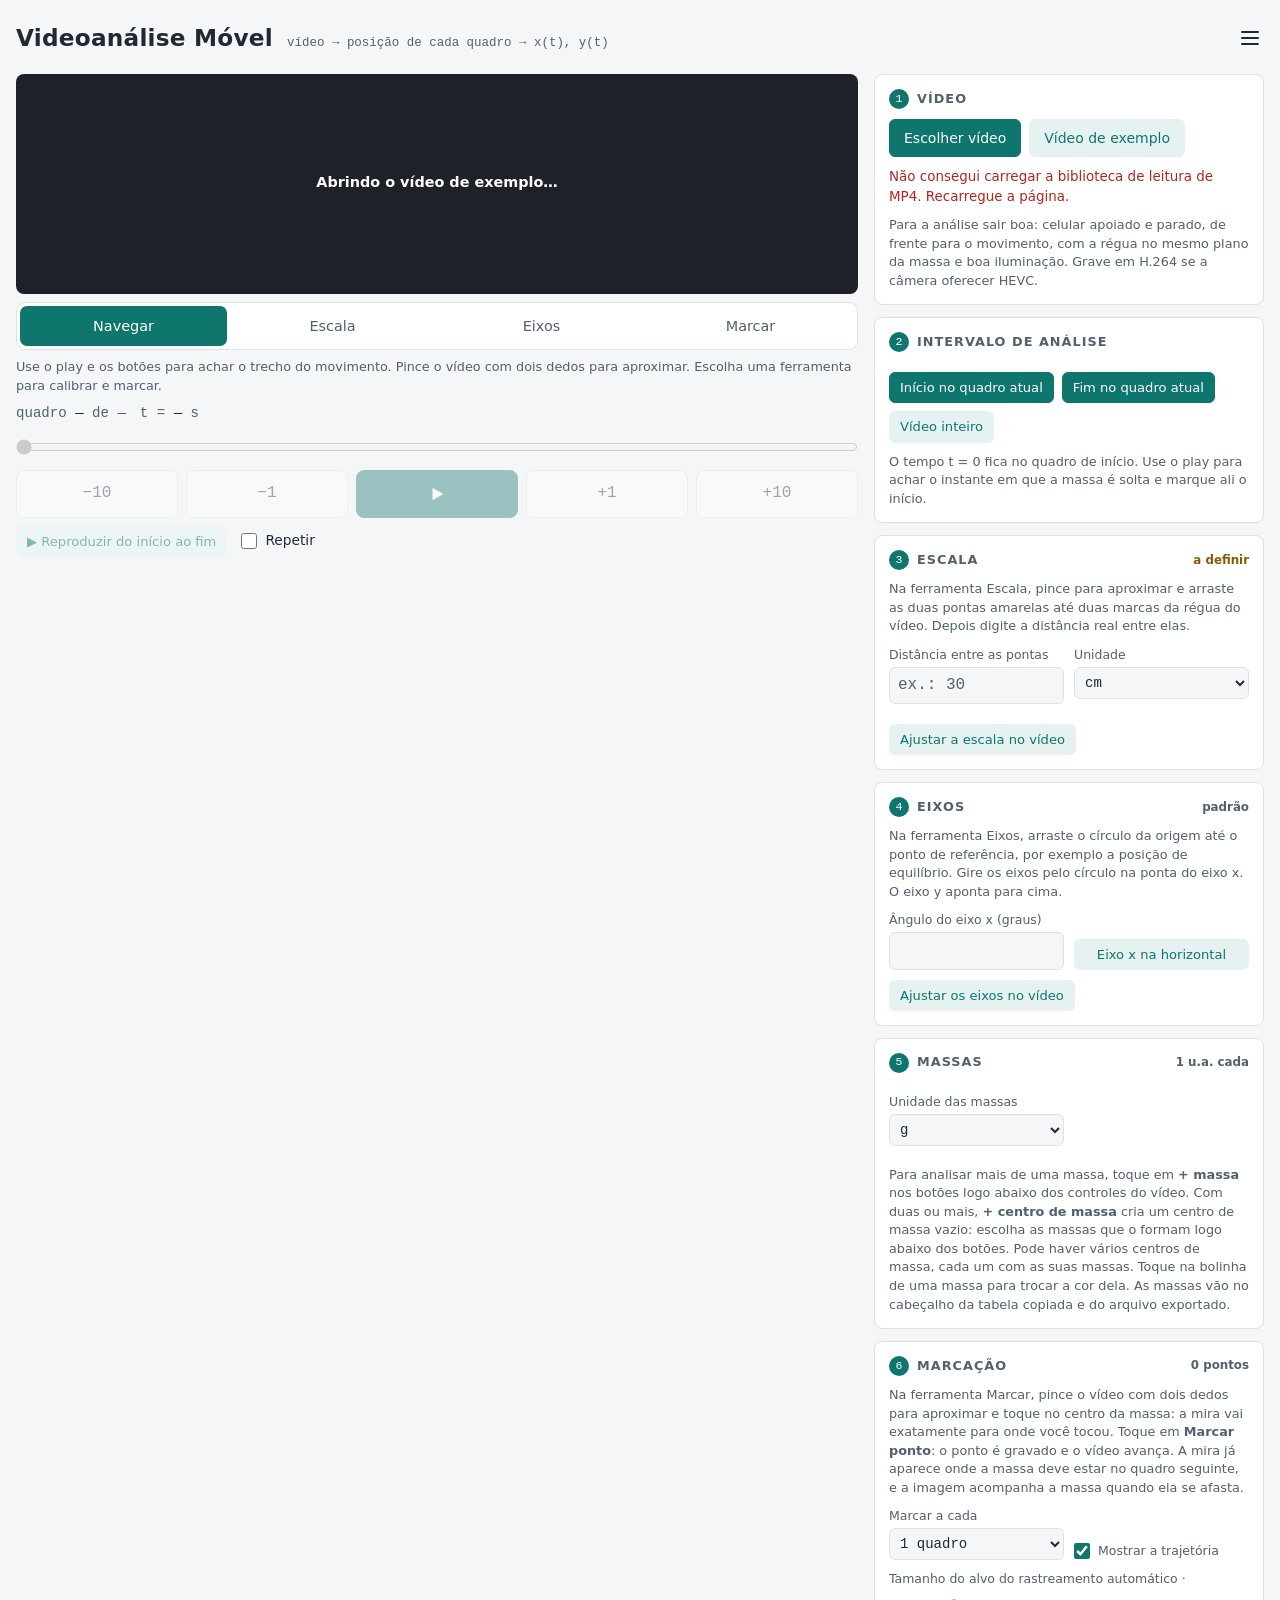
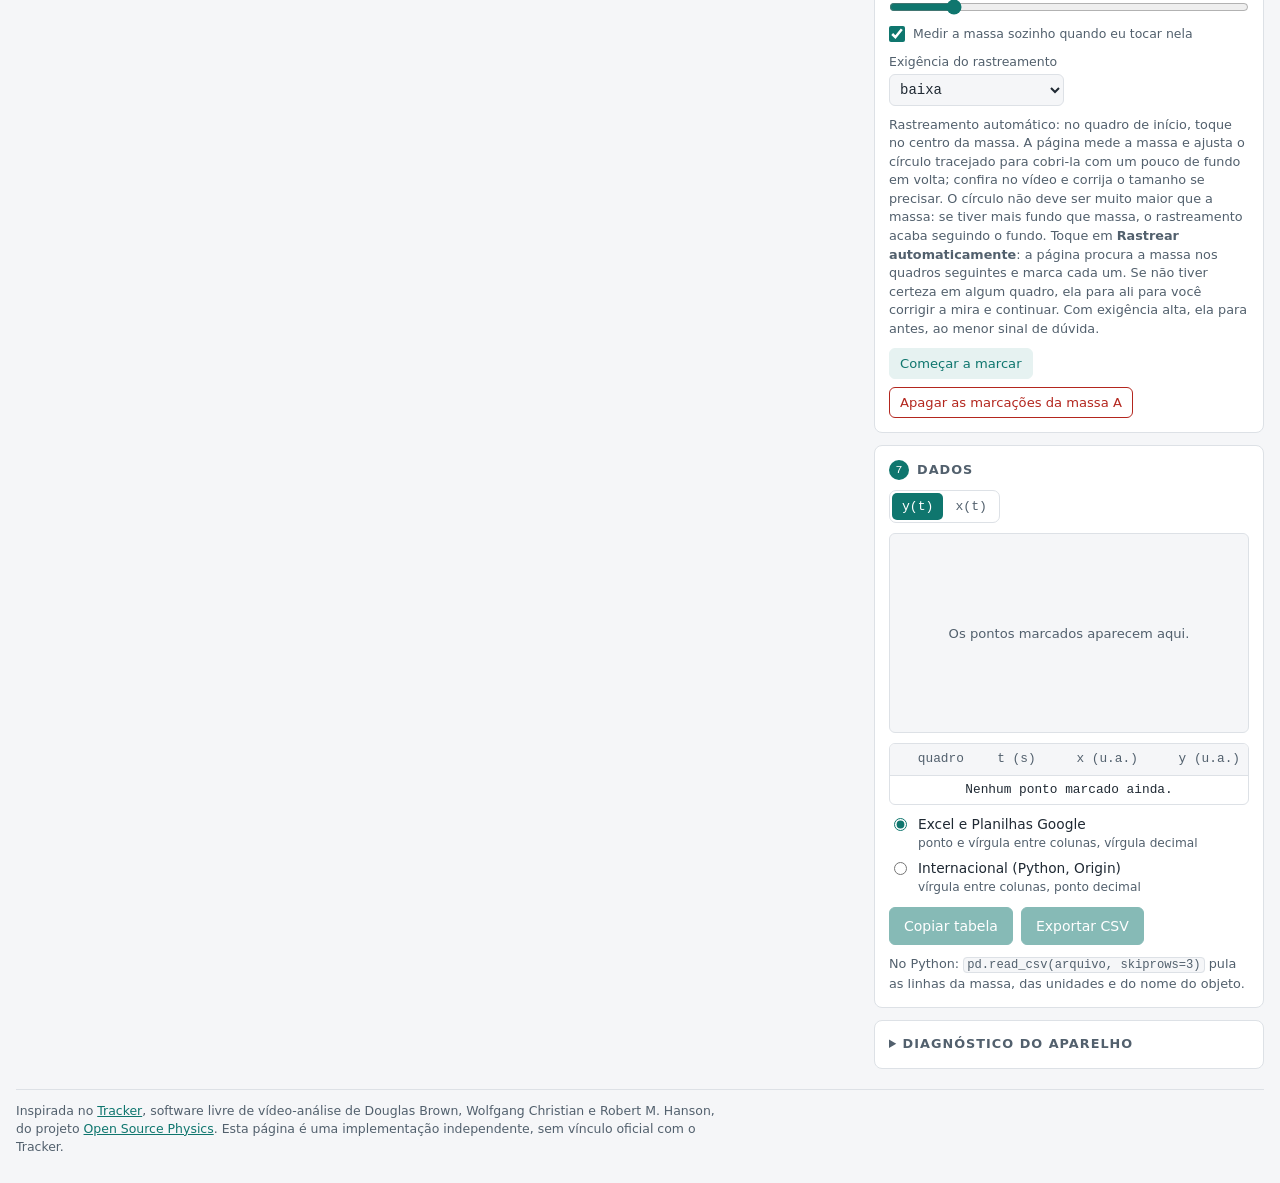
==== Tracker-mobile/index.html @ 6fd49918 "Gaveta ≡ com o menu da página - gaveta que desliza da direita, com fundo escurecido; fecha no ✕, num" ====
<!doctype html>
<html lang="pt-BR">
<head>
<meta charset="utf-8">
<meta name="viewport" content="width=device-width, initial-scale=1, viewport-fit=cover">
<meta name="description" content="Vídeo-análise quadro a quadro no celular: escala, eixos, massa, marcação com zoom de pinça, rastreamento automático, play em velocidade real, gráfico e tabela exportável em CSV.">
<meta name="theme-color" content="#F5F6F8" media="(prefers-color-scheme: light)">
<meta name="theme-color" content="#121619" media="(prefers-color-scheme: dark)">
<title>Videoanálise Móvel</title>
<!-- tema escolhido à mão (js/tema.js), aplicado antes de a página aparecer para não piscar no tema errado -->
<script>try { var t = JSON.parse(localStorage.getItem("va-tema")); if (t === "claro" || t === "escuro") document.documentElement.dataset.theme = t === "escuro" ? "dark" : "light"; } catch (e) {}</script>
<link rel="stylesheet" href="css/fontes.css">
<link rel="stylesheet" href="css/app.css">
</head>
<body>
<header class="top">
  <div class="tit">
    <h1>Videoanálise Móvel</h1>
    <span class="sub">vídeo → posição de cada quadro → x(t), y(t)</span>
  </div>
  <button type="button" class="iconbtn" id="menuBtn" aria-label="Menu" aria-haspopup="dialog" aria-controls="gaveta" aria-expanded="false"></button>
</header>

<main class="app">
  <section class="stage" aria-label="Vídeo e ferramentas">
    <div class="viewer" id="viewer">
      <canvas id="cv" aria-label="Quadro atual do vídeo com as marcações"></canvas>
      <div class="busy" id="busy" hidden>decodificando…</div>
      <div class="empty" id="empty"><p><b>Abrindo o vídeo de exemplo…</b></p></div>
    </div>
    <div class="modes" role="group" aria-label="Ferramenta">
      <button type="button" data-mode="nav" aria-pressed="true">Navegar</button>
      <button type="button" data-mode="escala" aria-pressed="false">Escala</button>
      <button type="button" data-mode="eixos" aria-pressed="false">Eixos</button>
      <button type="button" data-mode="marcar" aria-pressed="false">Marcar</button>
    </div>
    <p class="modehint" id="modeHint"></p>
    <div class="readout" aria-live="polite">
      <span>quadro <b id="rN">—</b> de <span id="rTot">—</span></span>
      <span>t = <b id="rT">—</b> s</span>
      <span class="tag" id="rTag" hidden></span>
    </div>
    <input type="range" id="seek" min="0" max="0" value="0" step="1" aria-label="Posição no vídeo, em quadros" disabled>
    <div class="nav">
      <button type="button" id="bM10" disabled aria-label="Voltar 10 quadros">−10</button>
      <button type="button" id="bM1" disabled aria-label="Voltar 1 quadro">−1</button>
      <button type="button" id="bPlay" disabled aria-label="Reproduzir"><svg viewBox="0 0 20 20" id="icPlay"><path d="M5 3l12 7-12 7z"/></svg><svg viewBox="0 0 20 20" id="icPause" hidden><path d="M4 3h4v14H4zM12 3h4v14h-4z"/></svg></button>
      <button type="button" id="bP1" disabled aria-label="Avançar 1 quadro">+1</button>
      <button type="button" id="bP10" disabled aria-label="Avançar 10 quadros">+10</button>
    </div>
    <div class="introw">
      <button type="button" class="btn ghost small" id="bInt" disabled>▶ Reproduzir do início ao fim</button>
      <label class="check"><input type="checkbox" id="loopInt"> Repetir</label>
    </div>
    <div class="markbar" id="markbar" hidden>
      <button type="button" id="bDel">Apagar ponto</button>
      <button type="button" id="bMark">Marcar ponto ▸</button>
    </div>
    <div class="trackrow" id="trackRow" hidden>
      <button type="button" class="btn soft" id="bTrack">Rastrear automaticamente ▸▸</button>
      <button type="button" class="btn danger arm" id="bTrackStop" hidden>Parar o rastreamento</button>
    </div>
    <p class="status" id="trackMsg" hidden></p>
    <div class="objs" id="objs" role="group" aria-label="Objeto: massa a marcar ou centro de massa"></div>
    <div class="cmsel" id="cmSel" hidden>
      <p class="note" id="cmSelT"></p>
      <div class="objs" id="cmSelM" role="group" aria-label="Massas que formam o centro de massa"></div>
      <div class="row"><button class="btn danger small" id="delCm" type="button">Excluir o centro de massa</button></div>
    </div>
    <div class="zoomrow" id="zoomRow" hidden>
      <span id="zoomTxt"></span>
      <button class="btn ghost small" id="zoomReset" type="button">Ver tudo</button>
    </div>
  </section>

  <aside class="panel">
    <section class="block">
      <h2><span class="n">1</span>Vídeo</h2>
      <div class="row">
        <span class="filebtn btn" id="pick">Escolher vídeo<input type="file" id="fileIn" accept="video/*" aria-label="Escolher vídeo: gravar com a câmera ou abrir da galeria"></span>
        <button class="btn ghost" id="loadSample" type="button">Vídeo de exemplo</button>
      </div>
      <p class="status" id="srcLine">Abrindo o vídeo de exemplo…</p>
      <p class="status ok" id="restoreLine" hidden></p>
      <p class="note">Para a análise sair boa: celular apoiado e parado, de frente para o movimento, com a régua no mesmo plano da massa e boa iluminação. Grave em H.264 se a câmera oferecer HEVC.</p>
    </section>

    <section class="block">
      <h2><span class="n">2</span>Intervalo de análise<span class="st def" id="stInt"></span></h2>
      <dl class="kv" id="kvInt"></dl>
      <div class="row">
        <button class="btn small" id="setStart" type="button">Início no quadro atual</button>
        <button class="btn small" id="setEnd" type="button">Fim no quadro atual</button>
        <button class="btn ghost small" id="allRange" type="button">Vídeo inteiro</button>
      </div>
      <p class="note">O tempo t = 0 fica no quadro de início. Use o play para achar o instante em que a massa é solta e marque ali o início.</p>
    </section>

    <section class="block">
      <h2><span class="n">3</span>Escala<span class="st todo" id="stScale">a definir</span></h2>
      <p class="note">Na ferramenta Escala, pince para aproximar e arraste as duas pontas amarelas até duas marcas da régua do vídeo. Depois digite a distância real entre elas.</p>
      <div class="grid2">
        <div class="field"><label for="scaleLen">Distância entre as pontas</label><input class="num" id="scaleLen" inputmode="decimal" autocomplete="off" placeholder="ex.: 30"></div>
        <div class="field"><label for="scaleUnit">Unidade</label><select class="sel" id="scaleUnit"><option value="m">m</option><option value="cm" selected>cm</option><option value="mm">mm</option></select></div>
      </div>
      <p class="status" id="scaleInfo"></p>
      <div class="row"><button class="btn ghost small" data-goto-mode="escala" type="button">Ajustar a escala no vídeo</button></div>
    </section>

    <section class="block">
      <h2><span class="n">4</span>Eixos<span class="st def" id="stAxes">padrão</span></h2>
      <p class="note">Na ferramenta Eixos, arraste o círculo da origem até o ponto de referência, por exemplo a posição de equilíbrio. Gire os eixos pelo círculo na ponta do eixo x. O eixo y aponta para cima.</p>
      <div class="grid2">
        <div class="field"><label for="axAng">Ângulo do eixo x (graus)</label><input class="num" id="axAng" inputmode="decimal" autocomplete="off"></div>
        <div class="field" style="justify-content:flex-end"><button class="btn ghost small" id="axZero" type="button">Eixo x na horizontal</button></div>
      </div>
      <div class="row"><button class="btn ghost small" data-goto-mode="eixos" type="button">Ajustar os eixos no vídeo</button></div>
    </section>

    <section class="block">
      <h2><span class="n">5</span>Massas<span class="st def" id="stMass">1 u.a. cada</span></h2>
      <div class="masslist" id="massList"></div>
      <div class="grid2">
        <div class="field"><label for="mUnit">Unidade das massas</label><select class="sel" id="mUnit"><option value="g">g</option><option value="kg">kg</option></select></div>
      </div>
      <p class="status" id="massInfo" hidden>Sem valor, cada massa vale 1 u.a. (unidade arbitrária), como no Tracker.</p>
      <div class="cmresumo" id="cmResumo"></div>
      <p class="note">Para analisar mais de uma massa, toque em <b>+ massa</b> nos botões logo abaixo dos controles do vídeo. Com duas ou mais, <b>+ centro de massa</b> cria um centro de massa vazio: escolha as massas que o formam logo abaixo dos botões. Pode haver vários centros de massa, cada um com as suas massas. Toque na bolinha de uma massa para trocar a cor dela. As massas vão no cabeçalho da tabela copiada e do arquivo exportado.</p>
    </section>

    <section class="block">
      <h2><span class="n">6</span>Marcação<span class="st def" id="stMarks">0 pontos</span></h2>
      <p class="note">Na ferramenta Marcar, pince o vídeo com dois dedos para aproximar e toque no centro da massa: a mira vai exatamente para onde você tocou. Toque em <b>Marcar ponto</b>: o ponto é gravado e o vídeo avança. A mira já aparece onde a massa deve estar no quadro seguinte, e a imagem acompanha a massa quando ela se afasta.</p>
      <div class="grid2">
        <div class="field"><label for="every">Marcar a cada</label><select class="sel" id="every"><option value="1">1 quadro</option><option value="2">2 quadros</option><option value="3">3 quadros</option><option value="5">5 quadros</option><option value="10">10 quadros</option></select></div>
        <div class="field" style="justify-content:flex-end"><label class="check"><input type="checkbox" id="trail" checked> Mostrar a trajetória</label></div>
      </div>
      <div class="field">
        <label for="trR">Tamanho do alvo do rastreamento automático · <span id="trRv"></span></label>
        <input type="range" id="trR" min="4" max="100" step="1" value="20">
        <label class="check"><input type="checkbox" id="trAuto" checked> Medir a massa sozinho quando eu tocar nela</label>
      </div>
      <div class="grid2">
        <div class="field"><label for="trThr">Exigência do rastreamento</label><select class="sel" id="trThr"><option value="0.55">baixa</option><option value="0.7">média</option><option value="0.85">alta</option></select></div>
      </div>
      <p class="note">Rastreamento automático: no quadro de início, toque no centro da massa. A página mede a massa e ajusta o círculo tracejado para cobri-la com um pouco de fundo em volta; confira no vídeo e corrija o tamanho se precisar. O círculo não deve ser muito maior que a massa: se tiver mais fundo que massa, o rastreamento acaba seguindo o fundo. Toque em <b>Rastrear automaticamente</b>: a página procura a massa nos quadros seguintes e marca cada um. Se não tiver certeza em algum quadro, ela para ali para você corrigir a mira e continuar. Com exigência alta, ela para antes, ao menor sinal de dúvida.</p>
      <div class="row"><button class="btn ghost small" data-goto-mode="marcar" type="button">Começar a marcar</button><button class="btn danger small" id="clearMarks" type="button">Apagar as marcações da massa A</button></div>
    </section>

    <section class="block">
      <h2><span class="n">7</span>Dados<span class="objtag" id="dataObj"></span></h2>
      <p class="status" id="objNote" hidden></p>
      <div class="row">
        <div class="seg" role="group" aria-label="Grandeza no gráfico">
          <button type="button" data-plot="y" aria-pressed="true">y(t)</button>
          <button type="button" data-plot="x" aria-pressed="false">x(t)</button>
        </div>
      </div>
      <div class="plotbox"><canvas id="plot" aria-label="Gráfico da posição em função do tempo"></canvas><div class="plotempty" id="plotEmpty">Os pontos marcados aparecem aqui.</div></div>
      <div class="tbl-wrap"><table class="data" id="table"></table></div>
      <p class="note" id="outsideNote" hidden></p>
      <div class="radio" role="radiogroup" aria-label="Formato da tabela">
        <label><input type="radio" name="fmt" value="excel" checked><span>Excel e Planilhas Google<small>ponto e vírgula entre colunas, vírgula decimal</small></span></label>
        <label><input type="radio" name="fmt" value="intl"><span>Internacional (Python, Origin)<small>vírgula entre colunas, ponto decimal</small></span></label>
      </div>
      <div class="row">
        <button class="btn" id="copyTable" type="button">Copiar tabela</button>
        <button class="btn" id="exportCsv" type="button" disabled>Exportar CSV</button>
      </div>
      <p class="note" id="exportNote">No Python: <code>pd.read_csv(arquivo, skiprows=3)</code> pula as linhas da massa, das unidades e do nome do objeto.</p>
      <textarea class="fallback" id="copyFallback" hidden readonly aria-label="Tabela para copiar"></textarea>
    </section>

    <section class="block">
      <details class="diag" id="diag">
        <summary>Diagnóstico do aparelho</summary>
        <div>
          <dl class="kv" id="kvDiag"></dl>
          <button class="btn ghost small" id="copyDiag" type="button">Copiar diagnóstico</button>
        </div>
      </details>
    </section>
  </aside>
</main>
<footer class="credits">
  <p>Inspirada no <a href="https://physlets.org/tracker/" target="_blank" rel="noopener">Tracker</a>, software livre de vídeo-análise de Douglas Brown, Wolfgang Christian e Robert M. Hanson, do projeto <a href="https://www.opensourcephysics.org/" target="_blank" rel="noopener">Open Source Physics</a>. Esta página é uma implementação independente, sem vínculo oficial com o Tracker.</p>
</footer>
<!-- gaveta ≡ (js/gaveta.js) -->
<div class="gaveta-fundo" id="gavetaFundo"></div>
<aside class="gaveta" id="gaveta" role="dialog" aria-modal="true" aria-labelledby="gavetaT" aria-hidden="true" inert>
  <div class="gcab">
    <button type="button" class="iconbtn" id="gavetaVolta" aria-label="Voltar ao menu" hidden></button>
    <h2 id="gavetaT">Menu</h2>
    <button type="button" class="iconbtn" id="gavetaFecha" aria-label="Fechar o menu"></button>
  </div>
  <div class="gaveta-corpo" id="gavetaCorpo"></div>
</aside>
<!-- gravar com a câmera direto (capture), usado pela gaveta; a escolha comum fica no passo 1 (fileIn) -->
<input type="file" class="oculto" id="camIn" accept="video/*" capture="environment" tabindex="-1" aria-hidden="true">
<div class="toast" id="toast" hidden></div>

<!-- biblioteca de leitura de MP4 (cópia local, para funcionar sem internet); expõe MP4Box e DataStream -->
<script src="vendor/mp4box.all.min.js"></script>
<script type="module" src="js/main.js"></script>
</body>
</html>
---- Tracker-mobile/css/fontes.css ----
/* IBM Plex Sans, Sans Condensed e Mono (SIL Open Font License 1.1, ver fonts/OFL.txt).
   Cópia local das fontes do Google Fonts, para a página funcionar sem internet. */

/* symbols2 */
@font-face {
  font-family: 'IBM Plex Mono';
  font-style: normal;
  font-weight: 400;
  font-display: swap;
  src: url(../fonts/ibm-plex-mono-400-symbols2.woff2) format('woff2');
  unicode-range: U+2000-2001, U+2004-2008, U+200A, U+23B8-23BD, U+2500-259F;
}
/* latin-ext */
@font-face {
  font-family: 'IBM Plex Mono';
  font-style: normal;
  font-weight: 400;
  font-display: swap;
  src: url(../fonts/ibm-plex-mono-400-latin-ext.woff2) format('woff2');
  unicode-range: U+0100-02BA, U+02BD-02C5, U+02C7-02CC, U+02CE-02D7, U+02DD-02FF, U+0304, U+0308, U+0329, U+1D00-1DBF, U+1E00-1E9F, U+1EF2-1EFF, U+2020, U+20A0-20AB, U+20AD-20C4, U+2113, U+2C60-2C7F, U+A720-A7FF;
}
/* latin */
@font-face {
  font-family: 'IBM Plex Mono';
  font-style: normal;
  font-weight: 400;
  font-display: swap;
  src: url(../fonts/ibm-plex-mono-400-latin.woff2) format('woff2');
  unicode-range: U+0000-00FF, U+0131, U+0152-0153, U+02BB-02BC, U+02C6, U+02DA, U+02DC, U+0304, U+0308, U+0329, U+2000-206F, U+20AC, U+2122, U+2191, U+2193, U+2212, U+2215, U+FEFF, U+FFFD;
}
/* symbols2 */
@font-face {
  font-family: 'IBM Plex Mono';
  font-style: normal;
  font-weight: 500;
  font-display: swap;
  src: url(../fonts/ibm-plex-mono-500-symbols2.woff2) format('woff2');
  unicode-range: U+2000-2001, U+2004-2008, U+200A, U+23B8-23BD, U+2500-259F;
}
/* latin-ext */
@font-face {
  font-family: 'IBM Plex Mono';
  font-style: normal;
  font-weight: 500;
  font-display: swap;
  src: url(../fonts/ibm-plex-mono-500-latin-ext.woff2) format('woff2');
  unicode-range: U+0100-02BA, U+02BD-02C5, U+02C7-02CC, U+02CE-02D7, U+02DD-02FF, U+0304, U+0308, U+0329, U+1D00-1DBF, U+1E00-1E9F, U+1EF2-1EFF, U+2020, U+20A0-20AB, U+20AD-20C4, U+2113, U+2C60-2C7F, U+A720-A7FF;
}
/* latin */
@font-face {
  font-family: 'IBM Plex Mono';
  font-style: normal;
  font-weight: 500;
  font-display: swap;
  src: url(../fonts/ibm-plex-mono-500-latin.woff2) format('woff2');
  unicode-range: U+0000-00FF, U+0131, U+0152-0153, U+02BB-02BC, U+02C6, U+02DA, U+02DC, U+0304, U+0308, U+0329, U+2000-206F, U+20AC, U+2122, U+2191, U+2193, U+2212, U+2215, U+FEFF, U+FFFD;
}
/* greek */
@font-face {
  font-family: 'IBM Plex Sans';
  font-style: normal;
  font-weight: 400;
  font-stretch: 100%;
  font-display: swap;
  src: url(../fonts/ibm-plex-sans-400-greek.woff2) format('woff2');
  unicode-range: U+0370-0377, U+037A-037F, U+0384-038A, U+038C, U+038E-03A1, U+03A3-03FF;
}
/* latin-ext */
@font-face {
  font-family: 'IBM Plex Sans';
  font-style: normal;
  font-weight: 400;
  font-stretch: 100%;
  font-display: swap;
  src: url(../fonts/ibm-plex-sans-400-latin-ext.woff2) format('woff2');
  unicode-range: U+0100-02BA, U+02BD-02C5, U+02C7-02CC, U+02CE-02D7, U+02DD-02FF, U+0304, U+0308, U+0329, U+1D00-1DBF, U+1E00-1E9F, U+1EF2-1EFF, U+2020, U+20A0-20AB, U+20AD-20C4, U+2113, U+2C60-2C7F, U+A720-A7FF;
}
/* latin */
@font-face {
  font-family: 'IBM Plex Sans';
  font-style: normal;
  font-weight: 400;
  font-stretch: 100%;
  font-display: swap;
  src: url(../fonts/ibm-plex-sans-400-latin.woff2) format('woff2');
  unicode-range: U+0000-00FF, U+0131, U+0152-0153, U+02BB-02BC, U+02C6, U+02DA, U+02DC, U+0304, U+0308, U+0329, U+2000-206F, U+20AC, U+2122, U+2191, U+2193, U+2212, U+2215, U+FEFF, U+FFFD;
}
/* greek */
@font-face {
  font-family: 'IBM Plex Sans';
  font-style: normal;
  font-weight: 500;
  font-stretch: 100%;
  font-display: swap;
  src: url(../fonts/ibm-plex-sans-500-greek.woff2) format('woff2');
  unicode-range: U+0370-0377, U+037A-037F, U+0384-038A, U+038C, U+038E-03A1, U+03A3-03FF;
}
/* latin-ext */
@font-face {
  font-family: 'IBM Plex Sans';
  font-style: normal;
  font-weight: 500;
  font-stretch: 100%;
  font-display: swap;
  src: url(../fonts/ibm-plex-sans-500-latin-ext.woff2) format('woff2');
  unicode-range: U+0100-02BA, U+02BD-02C5, U+02C7-02CC, U+02CE-02D7, U+02DD-02FF, U+0304, U+0308, U+0329, U+1D00-1DBF, U+1E00-1E9F, U+1EF2-1EFF, U+2020, U+20A0-20AB, U+20AD-20C4, U+2113, U+2C60-2C7F, U+A720-A7FF;
}
/* latin */
@font-face {
  font-family: 'IBM Plex Sans';
  font-style: normal;
  font-weight: 500;
  font-stretch: 100%;
  font-display: swap;
  src: url(../fonts/ibm-plex-sans-500-latin.woff2) format('woff2');
  unicode-range: U+0000-00FF, U+0131, U+0152-0153, U+02BB-02BC, U+02C6, U+02DA, U+02DC, U+0304, U+0308, U+0329, U+2000-206F, U+20AC, U+2122, U+2191, U+2193, U+2212, U+2215, U+FEFF, U+FFFD;
}
/* greek */
@font-face {
  font-family: 'IBM Plex Sans';
  font-style: normal;
  font-weight: 600;
  font-stretch: 100%;
  font-display: swap;
  src: url(../fonts/ibm-plex-sans-600-greek.woff2) format('woff2');
  unicode-range: U+0370-0377, U+037A-037F, U+0384-038A, U+038C, U+038E-03A1, U+03A3-03FF;
}
/* latin-ext */
@font-face {
  font-family: 'IBM Plex Sans';
  font-style: normal;
  font-weight: 600;
  font-stretch: 100%;
  font-display: swap;
  src: url(../fonts/ibm-plex-sans-600-latin-ext.woff2) format('woff2');
  unicode-range: U+0100-02BA, U+02BD-02C5, U+02C7-02CC, U+02CE-02D7, U+02DD-02FF, U+0304, U+0308, U+0329, U+1D00-1DBF, U+1E00-1E9F, U+1EF2-1EFF, U+2020, U+20A0-20AB, U+20AD-20C4, U+2113, U+2C60-2C7F, U+A720-A7FF;
}
/* latin */
@font-face {
  font-family: 'IBM Plex Sans';
  font-style: normal;
  font-weight: 600;
  font-stretch: 100%;
  font-display: swap;
  src: url(../fonts/ibm-plex-sans-600-latin.woff2) format('woff2');
  unicode-range: U+0000-00FF, U+0131, U+0152-0153, U+02BB-02BC, U+02C6, U+02DA, U+02DC, U+0304, U+0308, U+0329, U+2000-206F, U+20AC, U+2122, U+2191, U+2193, U+2212, U+2215, U+FEFF, U+FFFD;
}
/* latin-ext */
@font-face {
  font-family: 'IBM Plex Sans Condensed';
  font-style: normal;
  font-weight: 600;
  font-display: swap;
  src: url(../fonts/ibm-plex-sans-condensed-600-latin-ext.woff2) format('woff2');
  unicode-range: U+0100-02BA, U+02BD-02C5, U+02C7-02CC, U+02CE-02D7, U+02DD-02FF, U+0304, U+0308, U+0329, U+1D00-1DBF, U+1E00-1E9F, U+1EF2-1EFF, U+2020, U+20A0-20AB, U+20AD-20C4, U+2113, U+2C60-2C7F, U+A720-A7FF;
}
/* latin */
@font-face {
  font-family: 'IBM Plex Sans Condensed';
  font-style: normal;
  font-weight: 600;
  font-display: swap;
  src: url(../fonts/ibm-plex-sans-condensed-600-latin.woff2) format('woff2');
  unicode-range: U+0000-00FF, U+0131, U+0152-0153, U+02BB-02BC, U+02C6, U+02DA, U+02DC, U+0304, U+0308, U+0329, U+2000-206F, U+20AC, U+2122, U+2191, U+2193, U+2212, U+2215, U+FEFF, U+FFFD;
}
---- Tracker-mobile/css/app.css ----
/* Videoanálise Móvel · estilos */

/* base que a hospedagem de artifacts acrescentava: sem margem no body e [hidden] sempre oculto */
html { -webkit-text-size-adjust: 100%; }
body { margin: 0; }
img { max-width: 100%; }
[hidden] { display: none !important; }

/* Layout: bancada de vídeo-análise — vídeo, ferramenta ativa e navegação em cima (área do polegar); os passos do experimento em sequência abaixo, ou à direita em tela larga */
:root {
  /* tema claro (padrão). Contraste de todo texto com o fundo ≥ 4,5:1 (conferido no teste test_tema.py) */
  --bg: #F5F6F8;          /* fundo da página */
  --surface: #FFFFFF;     /* painéis e cartões */
  --paper: #F5F6F8;       /* campos e fundo do gráfico, dentro dos cartões */
  --ink: #1F2933;         /* texto principal */
  --ink-soft: #52606D;    /* texto secundário */
  --line: #DDE1E6;        /* bordas; também os pontos fora do intervalo ou futuros */
  --accent: #0F766E; --accent-ink: #FFFFFF;   /* botão principal */
  --soft: #E6F2F1; --soft-ink: #0F766E;       /* botão suave */
  --amber: #D97706;       /* só a mira, o indicador do quadro atual e as alças do intervalo (nunca em botão de texto) */
  --stage: #1E2228;       /* fundo da área do vídeo */
  --ok: #17784a; --warn: #8a5a00; --bad: #b3261e;
  --grid: #E1E5EA;
  /* cores desenhadas sobre o vídeo (escala, eixos e fundo dos rótulos), iguais nos dois temas; o contorno das
     marcas e dos pontos segue o tema: escuro no claro, claro no escuro */
  --ov-scale: #ffd23f; --ov-axis: #3fd6ff; --ov-dark: rgba(0, 0, 0, 0.75); --ov-edge: rgba(17, 24, 32, 0.85);
  --font-display: "IBM Plex Sans Condensed", "Arial Narrow", system-ui, sans-serif;
  --font-ui: "IBM Plex Sans", system-ui, -apple-system, "Segoe UI", sans-serif;
  --font-mono: "IBM Plex Mono", ui-monospace, "SF Mono", Menlo, Consolas, monospace;
  --radius: 8px;
}
@media (prefers-color-scheme: dark) {
  :root:not([data-theme="light"]) {
    --bg: #121619; --surface: #1A1F24; --paper: #121619; --ink: #E6EAEE; --ink-soft: #9AA5B1; --line: #2E363E;
    --accent: #2DD4BF; --accent-ink: #06201D; --soft: #17302E; --soft-ink: #5EEAD4; --amber: #F59E0B; --stage: #0B0D10;
    --ok: #4fd08f; --warn: #f0b72f; --bad: #ff8a80; --grid: #262D34; --ov-edge: rgba(240, 244, 248, 0.9);
    color-scheme: dark;
  }
}
:root[data-theme="dark"] {
  --bg: #121619; --surface: #1A1F24; --paper: #121619; --ink: #E6EAEE; --ink-soft: #9AA5B1; --line: #2E363E;
  --accent: #2DD4BF; --accent-ink: #06201D; --soft: #17302E; --soft-ink: #5EEAD4; --amber: #F59E0B; --stage: #0B0D10;
  --ok: #4fd08f; --warn: #f0b72f; --bad: #ff8a80; --grid: #262D34; --ov-edge: rgba(240, 244, 248, 0.9);
  color-scheme: dark;
}
* { box-sizing: border-box; }
body {
  background: var(--bg); color: var(--ink); font-family: var(--font-ui); font-size: 14px; line-height: 1.45;
  padding-left: max(16px, env(safe-area-inset-left, 0px));
  padding-right: max(16px, env(safe-area-inset-right, 0px));
  padding-block: 14px 28px;
}
button, input, select { font: inherit; color: inherit; }
:focus-visible { outline: 2px solid var(--accent); outline-offset: 2px; }

.top { max-width: 1300px; margin: 0 auto 12px; display: flex; align-items: center; gap: 8px; }
.top .tit { flex: 1; min-width: 0; display: flex; flex-wrap: wrap; align-items: baseline; gap: 4px 14px; }
.top #menuBtn { margin-right: -10px; }
.top h1 { font-family: var(--font-display); font-weight: 600; font-size: 1.45rem; letter-spacing: 0.01em; margin: 0; line-height: 1.2; text-wrap: balance; }
.top .sub { font-family: var(--font-mono); font-size: 0.78rem; color: var(--ink-soft); }

.credits { max-width: 1300px; margin: 20px auto 0; padding-top: 12px; border-top: 1px solid var(--line); font-size: 0.78rem; color: var(--ink-soft); }
.credits p { margin: 0; max-width: 90ch; }
.credits a { color: var(--accent); }

.app { display: grid; grid-template-columns: minmax(0, 1fr) 390px; gap: 16px; max-width: 1300px; margin: 0 auto; align-items: start; }
@media (max-width: 900px) { .app { grid-template-columns: minmax(0, 1fr); } }
.stage { display: flex; flex-direction: column; gap: 8px; min-width: 0; position: sticky; top: calc(12px + env(safe-area-inset-top, 0px)); }
@media (max-width: 900px) { .stage { position: static; } }

.viewer { position: relative; background: var(--stage); border-radius: var(--radius); display: grid; place-items: center; min-height: 220px; overflow: hidden; }
.viewer canvas#cv { display: block; max-width: 100%; touch-action: pan-y; }
.viewer.tool canvas#cv { touch-action: none; cursor: crosshair; }
.viewer.zoomed canvas#cv { touch-action: none; }
.busy { position: absolute; bottom: 8px; left: 8px; font-family: var(--font-mono); font-size: 0.76rem; color: #e2eaed; background: rgba(0,0,0,0.6); padding: 2px 8px; border-radius: 5px; }
.empty { position: absolute; inset: 0; display: grid; place-items: center; padding: 24px; text-align: center; color: #c9d4d8; font-size: 0.9rem; }
.empty b { display: block; color: #ffffff; margin-bottom: 4px; }

.modes { display: grid; grid-template-columns: repeat(4, minmax(0, 1fr)); gap: 2px; background: var(--surface); border: 1px solid var(--line); border-radius: 9px; padding: 3px; }
.modes button { border: none; background: none; border-radius: 7px; height: 40px; font-weight: 500; font-size: 0.9rem; color: var(--ink-soft); cursor: pointer; touch-action: manipulation; }
.modes button[aria-pressed="true"] { background: var(--accent); color: var(--accent-ink); }
.modes button:disabled { opacity: 0.4; cursor: default; }
.modehint { font-size: 0.8rem; color: var(--ink-soft); margin: 0; min-height: 2.4em; }
.modehint.warn { color: var(--warn); }

.readout { display: flex; flex-wrap: wrap; align-items: center; gap: 2px 14px; font-family: var(--font-mono); font-size: 0.88rem; color: var(--ink-soft); font-variant-numeric: tabular-nums; }
.readout b { color: var(--ink); font-weight: 500; }
.tag { font-family: var(--font-ui); font-size: 0.72rem; font-weight: 600; padding: 1px 8px; border-radius: 999px; border: 1px solid currentColor; }
.tag.on { color: var(--ok); } .tag.out { color: var(--ink-soft); }
input[type="range"] { width: 100%; accent-color: var(--accent); margin: 0; height: 30px; }
#seek { accent-color: var(--amber); }
.nav { display: grid; grid-template-columns: repeat(5, minmax(0, 1fr)); gap: 8px; }
.nav button, .markbar button { height: 48px; border-radius: 8px; border: 1px solid var(--line); background: var(--surface); font-family: var(--font-mono); font-size: 1rem; font-weight: 500; cursor: pointer; touch-action: manipulation; user-select: none; -webkit-user-select: none; display: inline-flex; align-items: center; justify-content: center; gap: 6px; }
.nav button:active { background: var(--paper); border-color: var(--accent); }
.nav button:disabled, .markbar button:disabled { opacity: 0.4; cursor: default; }
.nav #bPlay { background: var(--accent); color: var(--accent-ink); border-color: var(--accent); }
.nav svg { width: 18px; height: 18px; fill: currentColor; }
.markbar { display: grid; grid-template-columns: minmax(0, 1fr) minmax(0, 2fr); gap: 8px; }
.markbar #bMark { background: var(--accent); border-color: var(--accent); color: var(--accent-ink); font-family: var(--font-ui); font-weight: 600; }
.markbar #bMark::before { content: ""; width: 0.75em; height: 0.75em; border-radius: 50%; background: var(--obj, transparent); box-shadow: 0 0 0 1.5px var(--accent-ink); flex: none; }
.markbar #bDel { font-family: var(--font-ui); font-size: 0.9rem; }
.trackrow { display: grid; grid-template-columns: minmax(0, 1fr); }
.trackrow .btn { height: 44px; font-size: 0.95rem; }
.introw { display: flex; align-items: center; gap: 8px 14px; flex-wrap: wrap; }
.zoomrow { display: flex; align-items: center; justify-content: space-between; gap: 8px; font-size: 0.8rem; color: var(--ink-soft); font-variant-numeric: tabular-nums; }
.seg { display: inline-flex; background: var(--surface); border: 1px solid var(--line); border-radius: 7px; padding: 2px; gap: 2px; }
.seg button { border: none; background: none; cursor: pointer; padding: 4px 10px; border-radius: 5px; font-size: 0.82rem; font-weight: 500; color: var(--ink-soft); font-family: var(--font-mono); }
.seg button[aria-pressed="true"] { background: var(--accent); color: var(--accent-ink); }

.panel { display: flex; flex-direction: column; gap: 12px; min-width: 0; }
.block { background: var(--surface); border: 1px solid var(--line); border-radius: var(--radius); padding: 14px; display: flex; flex-direction: column; gap: 10px; min-width: 0; }
.block h2 { font-family: var(--font-display); font-weight: 600; font-size: 0.8rem; letter-spacing: 0.08em; text-transform: uppercase; color: var(--ink-soft); margin: 0; display: flex; align-items: center; gap: 8px; }
.block h2 .n { font-family: var(--font-mono); letter-spacing: 0; width: 20px; height: 20px; border-radius: 50%; background: var(--accent); color: var(--accent-ink); display: inline-grid; place-items: center; font-size: 0.72rem; font-weight: 500; }
.block h2 .st { margin-left: auto; font-family: var(--font-ui); letter-spacing: 0; text-transform: none; font-size: 0.74rem; font-weight: 600; }
.st.ok { color: var(--ok); } .st.todo { color: var(--warn); } .st.def { color: var(--ink-soft); }
.btn { border: 1px solid var(--accent); background: var(--accent); color: var(--accent-ink); border-radius: 6px; padding: 8px 14px; font-weight: 500; cursor: pointer; }
.btn:hover { filter: brightness(1.08); }
.btn.ghost, .btn.soft { background: var(--soft); border-color: var(--soft); color: var(--soft-ink); }
.btn.small { padding: 5px 10px; font-size: 0.82rem; }
.btn.danger { border-color: var(--bad); color: var(--bad); background: none; }
.btn.danger.arm { background: var(--bad); color: var(--accent-ink); }
.btn:disabled, .btn.off { opacity: 0.5; cursor: default; filter: none; }
.filebtn { position: relative; overflow: hidden; display: inline-flex; align-items: center; }
.filebtn input { position: absolute; inset: 0; width: 100%; height: 100%; opacity: 0; cursor: pointer; font-size: 100px; }
.filebtn:has(input:focus-visible) { outline: 2px solid var(--accent); outline-offset: 2px; }
.row { display: flex; gap: 8px; flex-wrap: wrap; align-items: center; }
.status { font-size: 0.84rem; margin: 0; color: var(--ink-soft); overflow-wrap: anywhere; }
.status.bad { color: var(--bad); }
.status.ok { color: var(--ok); }
.note { font-size: 0.8rem; color: var(--ink-soft); margin: 0; max-width: 65ch; }
.note code { font-family: var(--font-mono); font-size: 0.76rem; background: var(--paper); border: 1px solid var(--line); border-radius: 4px; padding: 0 3px; }
.kv { display: grid; grid-template-columns: max-content minmax(0, 1fr); gap: 5px 14px; margin: 0; font-variant-numeric: tabular-nums; }
.kv dt { font-size: 0.82rem; color: var(--ink-soft); }
.kv dd { margin: 0; font-family: var(--font-mono); font-size: 0.82rem; min-width: 0; overflow-wrap: anywhere; }
.field { display: flex; flex-direction: column; gap: 3px; min-width: 0; }
.field label { font-size: 0.78rem; color: var(--ink-soft); }
.grid2 { display: grid; grid-template-columns: repeat(2, minmax(0, 1fr)); gap: 8px 10px; }
.meas-row { display: grid; grid-template-columns: minmax(0, 1fr) auto minmax(0, 0.8fr) 64px; gap: 6px; align-items: center; }
.meas-row .pm { font-family: var(--font-mono); color: var(--ink-soft); }
/* objetos: bolinha da cor de cada massa (e do centro de massa) */
.dot { display: inline-block; width: 0.7em; height: 0.7em; border-radius: 50%; margin-right: 0.4em; vertical-align: -0.05em; box-shadow: 0 0 0 1px rgba(0, 0, 0, 0.45); flex: none; }
/* os botões quebram linha em vez de rolar para o lado (com rolagem, alguns ficavam escondidos) */
.objs { display: flex; flex-wrap: wrap; gap: 6px; padding: 2px 1px 4px; }
.objs button { flex: none; display: inline-flex; align-items: center; height: 36px; padding: 0 12px; border: 1px solid var(--line); border-radius: 18px; background: var(--surface); color: var(--ink); font: 500 0.86rem var(--font-ui); cursor: pointer; touch-action: manipulation; white-space: nowrap; }
.objs button[aria-pressed="true"] { background: var(--soft); border-color: var(--accent); box-shadow: inset 0 0 0 1px var(--accent); color: var(--soft-ink); }
.objs button.add { border-style: dashed; color: var(--ink-soft); }
.objs button:disabled { opacity: 0.4; cursor: default; }
.masslist { display: grid; gap: 8px; }
.mrow { display: grid; grid-template-columns: 6.6em minmax(0, 1fr) auto minmax(0, 0.8fr) auto; gap: 6px; align-items: center; }
.mrow .oname { display: inline-flex; align-items: center; font-weight: 500; white-space: nowrap; }
.corbtn { position: relative; display: inline-grid; place-items: center; width: 30px; height: 30px; margin: -6px 0 -6px -6px; border-radius: 50%; cursor: pointer; flex: none; }
.corbtn .dot { width: 16px; height: 16px; margin: 0; }
.corbtn input { position: absolute; inset: 0; width: 100%; height: 100%; opacity: 0; cursor: pointer; border: 0; padding: 0; }
.corbtn:has(input:focus-visible) { outline: 2px solid var(--accent); outline-offset: 0; }
.mrow .pm { font-family: var(--font-mono); color: var(--ink-soft); }
.mrow .del { padding-left: 8px; padding-right: 8px; }
.cmsel { display: grid; gap: 6px; padding: 8px 10px; border: 1px solid var(--line); border-radius: 9px; background: var(--surface); }
.cmsel .note { margin: 0; }
.cmsel .objs button[aria-pressed="true"] { background: color-mix(in srgb, var(--ok) 22%, var(--surface)); border-color: var(--ok); color: var(--ink); }
.cmresumo .status { margin: 4px 0 0; }
.block h2 .objtag { margin-left: auto; display: inline-flex; align-items: center; font-family: var(--font-ui); letter-spacing: 0; text-transform: none; font-size: 0.8rem; font-weight: 600; color: var(--ink); }
input.num, select.sel { font-family: var(--font-mono); font-size: 16px; padding: 6px 8px; border: 1px solid var(--line); border-radius: 6px; background: var(--paper); width: 100%; min-width: 0; }
select.sel { font-size: 14px; padding: 6px; }
input.num.bad { border-color: var(--bad); }
/* o cinza padrão do Chrome para o texto de exemplo não chega a 4,5:1 de contraste */
::placeholder { color: var(--ink-soft); opacity: 1; }
.check { display: flex; align-items: center; gap: 8px; font-size: 0.86rem; cursor: pointer; }
.check input { accent-color: var(--accent); width: 16px; height: 16px; margin: 0; }
.plotbox { position: relative; height: 200px; background: var(--paper); border: 1px solid var(--line); border-radius: 6px; }
.plotbox canvas { display: block; width: 100%; height: 100%; cursor: pointer; }
.plotempty { position: absolute; inset: 0; display: grid; place-items: center; padding: 16px; text-align: center; font-size: 0.82rem; color: var(--ink-soft); pointer-events: none; }
.tbl-wrap { max-height: 280px; overflow: auto; border: 1px solid var(--line); border-radius: 6px; }
table.data { width: 100%; border-collapse: collapse; font-family: var(--font-mono); font-size: 0.8rem; font-variant-numeric: tabular-nums; }
table.data th { position: sticky; top: 0; background: var(--paper); text-align: right; font-weight: 500; color: var(--ink-soft); padding: 6px 8px; border-bottom: 1px solid var(--line); white-space: nowrap; }
table.data td { text-align: right; padding: 5px 8px; border-bottom: 1px solid var(--line); white-space: nowrap; cursor: pointer; }
table.data tr.cur td { background: color-mix(in srgb, var(--amber) 16%, var(--surface)); }
table.data tr.cur td:first-child { box-shadow: inset 3px 0 0 var(--amber); }
table.data tr:last-child td { border-bottom: none; }
.radio { display: flex; flex-direction: column; gap: 6px; }
.radio label { display: flex; gap: 8px; align-items: flex-start; font-size: 0.86rem; cursor: pointer; }
.radio input { accent-color: var(--accent); margin-top: 3px; }
.radio span small { display: block; color: var(--ink-soft); font-size: 0.76rem; }
details.diag summary { cursor: pointer; font-family: var(--font-display); font-weight: 600; font-size: 0.8rem; letter-spacing: 0.08em; text-transform: uppercase; color: var(--ink-soft); }
details.diag[open] summary { margin-bottom: 10px; }
details.diag > div { display: flex; flex-direction: column; gap: 10px; }
textarea.fallback { width: 100%; min-height: 140px; font-family: var(--font-mono); font-size: 12px; border: 1px solid var(--line); border-radius: 6px; background: var(--paper); padding: 8px; color: var(--ink); }
.toast { position: fixed; left: 50%; bottom: calc(18px + env(safe-area-inset-bottom, 0px)); transform: translateX(-50%); background: var(--ink); color: var(--bg); padding: 8px 14px; border-radius: 8px; font-size: 0.86rem; z-index: 50; max-width: calc(100% - 32px); text-align: center; }
.oculto { position: absolute; width: 1px; height: 1px; opacity: 0; overflow: hidden; pointer-events: none; left: 0; top: 0; }

/* botão só com ícone (≡, ✕, ‹, ⤢): área de toque de 48 px */
.iconbtn { flex: none; width: 48px; height: 48px; display: inline-grid; place-items: center; border: none; border-radius: 10px; background: none; color: var(--ink); cursor: pointer; touch-action: manipulation; padding: 0; }
.iconbtn:hover { background: var(--soft); }
.iconbtn svg { width: 24px; height: 24px; }

/* gaveta ≡: desliza da direita sobre um fundo escurecido */
.gaveta-fundo { position: fixed; inset: 0; background: rgba(0, 0, 0, 0.45); opacity: 0; visibility: hidden; transition: opacity 0.2s, visibility 0s 0.2s; z-index: 30; }
.gaveta { position: fixed; top: 0; right: 0; bottom: 0; width: min(360px, 88vw); z-index: 31; display: flex; flex-direction: column;
  background: var(--surface); color: var(--ink); border-left: 1px solid var(--line); box-shadow: -10px 0 30px rgba(0, 0, 0, 0.25);
  padding: env(safe-area-inset-top, 0px) env(safe-area-inset-right, 0px) env(safe-area-inset-bottom, 0px) 0;
  transform: translateX(100%); visibility: hidden; transition: transform 0.22s ease, visibility 0s 0.22s; }
body.gaveta-aberta .gaveta { transform: none; visibility: visible; transition: transform 0.22s ease; }
body.gaveta-aberta .gaveta-fundo { opacity: 1; visibility: visible; transition: opacity 0.2s; }
.gcab { display: flex; align-items: center; gap: 4px; min-height: 56px; padding: 4px 4px 4px 16px; border-bottom: 1px solid var(--line); }
.gcab #gavetaVolta { margin-left: -12px; }
.gcab h2 { flex: 1; margin: 0; font: 600 1.05rem var(--font-display); letter-spacing: 0.01em; }
.gaveta-corpo { flex: 1; overflow: auto; overscroll-behavior: contain; padding: 4px 0 20px; }
.gaveta .grupo h3 { margin: 14px 16px 2px; font: 600 0.74rem var(--font-display); letter-spacing: 0.08em; text-transform: uppercase; color: var(--ink-soft); }
.gaveta .item { display: flex; align-items: center; gap: 14px; width: 100%; min-height: 52px; padding: 8px 16px; border: none; background: none; color: var(--ink); text-align: left; font: inherit; cursor: pointer; touch-action: manipulation; }
button.item:hover, button.item:focus-visible { background: var(--soft); }
.gaveta .item:disabled { opacity: 0.45; cursor: default; background: none; }
.gaveta .item > svg { flex: none; width: 22px; height: 22px; color: var(--ink-soft); }
.gaveta .item .txt { flex: 1; min-width: 0; font-weight: 500; }
.gaveta .item small { display: block; font-weight: 400; font-size: 0.78rem; color: var(--ink-soft); }
.gaveta .item .seta { color: var(--ink-soft); font-size: 1.3rem; line-height: 1; }
.gaveta .item.tema { flex-wrap: wrap; row-gap: 8px; }
.tseg button { font-family: var(--font-ui); padding: 6px 10px; min-height: 36px; }
.gpag { display: flex; flex-direction: column; gap: 12px; padding: 12px 16px; }
.gpag .btn { align-self: flex-start; }
.ajuda section h3 { margin: 6px 0 4px; font: 600 0.8rem var(--font-display); letter-spacing: 0.08em; text-transform: uppercase; color: var(--ink-soft); }
.ajuda p { margin: 0 0 8px; font-size: 0.88rem; }
.ajuda code { font-family: var(--font-mono); font-size: 0.8rem; }
@media (prefers-reduced-motion: reduce) { .gaveta, .gaveta-fundo { transition: none !important; } }
@media (prefers-reduced-motion: reduce) { * { transition: none !important; } }
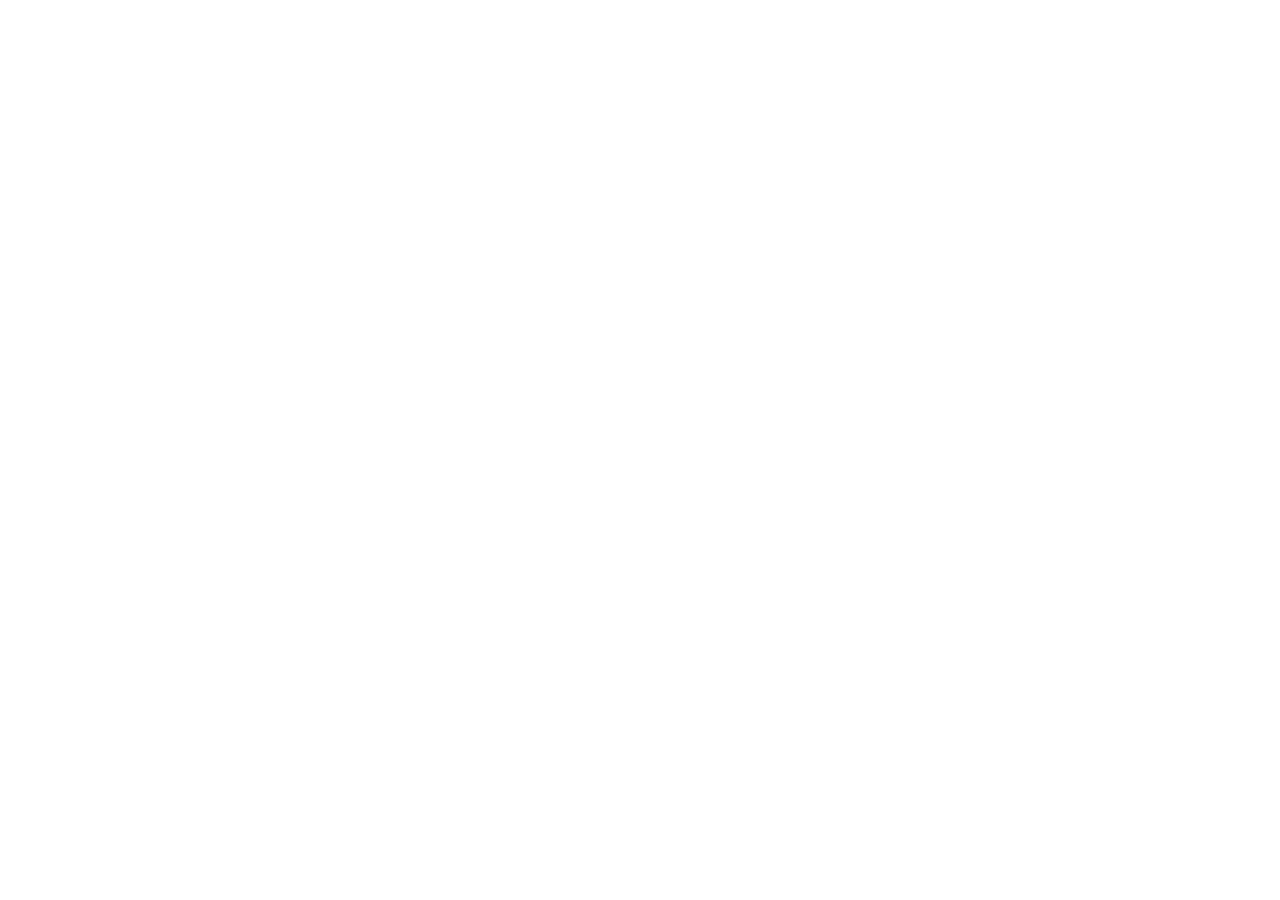
==== commit 9c21f2c2: "Videoanálise Móvel mudou para o repositório Physics-Mobile-Track - o aplicativo agora fica em AbathV" ====
--- a/Tracker-mobile/index.html
+++ b/Tracker-mobile/index.html
@@ -2,205 +2,15 @@
 <html lang="pt-BR">
 <head>
 <meta charset="utf-8">
-<meta name="viewport" content="width=device-width, initial-scale=1, viewport-fit=cover">
-<meta name="description" content="Vídeo-análise quadro a quadro no celular: escala, eixos, massa, marcação com zoom de pinça, rastreamento automático, play em velocidade real, gráfico e tabela exportável em CSV.">
-<meta name="theme-color" content="#F5F6F8" media="(prefers-color-scheme: light)">
-<meta name="theme-color" content="#121619" media="(prefers-color-scheme: dark)">
+<meta name="viewport" content="width=device-width, initial-scale=1">
 <title>Videoanálise Móvel</title>
-<!-- tema escolhido à mão (js/tema.js), aplicado antes de a página aparecer para não piscar no tema errado -->
-<script>try { var t = JSON.parse(localStorage.getItem("va-tema")); if (t === "claro" || t === "escuro") document.documentElement.dataset.theme = t === "escuro" ? "dark" : "light"; } catch (e) {}</script>
-<link rel="stylesheet" href="css/fontes.css">
-<link rel="stylesheet" href="css/app.css">
+<!-- O aplicativo mudou para um repositório próprio em 22/11/2026: este endereço só redireciona. -->
+<link rel="canonical" href="https://abathvictor.github.io/Physics-Mobile-Track/">
+<meta http-equiv="refresh" content="0; url=https://abathvictor.github.io/Physics-Mobile-Track/">
+<script>location.replace("https://abathvictor.github.io/Physics-Mobile-Track/" + location.search + location.hash);</script>
+<style>body { margin: 0; padding: 24px 16px; font: 16px/1.5 system-ui, sans-serif; background: #F5F6F8; color: #1B1F24; }</style>
 </head>
 <body>
-<header class="top">
-  <div class="tit">
-    <h1>Videoanálise Móvel</h1>
-    <span class="sub">vídeo → posição de cada quadro → x(t), y(t)</span>
-  </div>
-  <button type="button" class="iconbtn" id="menuBtn" aria-label="Menu" aria-haspopup="dialog" aria-controls="gaveta" aria-expanded="false"></button>
-</header>
-
-<main class="app">
-  <section class="stage" aria-label="Vídeo e ferramentas">
-    <div class="viewer" id="viewer">
-      <canvas id="cv" aria-label="Quadro atual do vídeo com as marcações"></canvas>
-      <div class="busy" id="busy" hidden>decodificando…</div>
-      <div class="empty" id="empty"><p><b>Abrindo o vídeo de exemplo…</b></p></div>
-    </div>
-    <div class="modes" role="group" aria-label="Ferramenta">
-      <button type="button" data-mode="nav" aria-pressed="true">Navegar</button>
-      <button type="button" data-mode="escala" aria-pressed="false">Escala</button>
-      <button type="button" data-mode="eixos" aria-pressed="false">Eixos</button>
-      <button type="button" data-mode="marcar" aria-pressed="false">Marcar</button>
-    </div>
-    <p class="modehint" id="modeHint"></p>
-    <div class="readout" aria-live="polite">
-      <span>quadro <b id="rN">—</b> de <span id="rTot">—</span></span>
-      <span>t = <b id="rT">—</b> s</span>
-      <span class="tag" id="rTag" hidden></span>
-    </div>
-    <input type="range" id="seek" min="0" max="0" value="0" step="1" aria-label="Posição no vídeo, em quadros" disabled>
-    <div class="nav">
-      <button type="button" id="bM10" disabled aria-label="Voltar 10 quadros">−10</button>
-      <button type="button" id="bM1" disabled aria-label="Voltar 1 quadro">−1</button>
-      <button type="button" id="bPlay" disabled aria-label="Reproduzir"><svg viewBox="0 0 20 20" id="icPlay"><path d="M5 3l12 7-12 7z"/></svg><svg viewBox="0 0 20 20" id="icPause" hidden><path d="M4 3h4v14H4zM12 3h4v14h-4z"/></svg></button>
-      <button type="button" id="bP1" disabled aria-label="Avançar 1 quadro">+1</button>
-      <button type="button" id="bP10" disabled aria-label="Avançar 10 quadros">+10</button>
-    </div>
-    <div class="introw">
-      <button type="button" class="btn ghost small" id="bInt" disabled>▶ Reproduzir do início ao fim</button>
-      <label class="check"><input type="checkbox" id="loopInt"> Repetir</label>
-    </div>
-    <div class="markbar" id="markbar" hidden>
-      <button type="button" id="bDel">Apagar ponto</button>
-      <button type="button" id="bMark">Marcar ponto ▸</button>
-    </div>
-    <div class="trackrow" id="trackRow" hidden>
-      <button type="button" class="btn soft" id="bTrack">Rastrear automaticamente ▸▸</button>
-      <button type="button" class="btn danger arm" id="bTrackStop" hidden>Parar o rastreamento</button>
-    </div>
-    <p class="status" id="trackMsg" hidden></p>
-    <div class="objs" id="objs" role="group" aria-label="Objeto: massa a marcar ou centro de massa"></div>
-    <div class="cmsel" id="cmSel" hidden>
-      <p class="note" id="cmSelT"></p>
-      <div class="objs" id="cmSelM" role="group" aria-label="Massas que formam o centro de massa"></div>
-      <div class="row"><button class="btn danger small" id="delCm" type="button">Excluir o centro de massa</button></div>
-    </div>
-    <div class="zoomrow" id="zoomRow" hidden>
-      <span id="zoomTxt"></span>
-      <button class="btn ghost small" id="zoomReset" type="button">Ver tudo</button>
-    </div>
-  </section>
-
-  <aside class="panel">
-    <section class="block">
-      <h2><span class="n">1</span>Vídeo</h2>
-      <div class="row">
-        <span class="filebtn btn" id="pick">Escolher vídeo<input type="file" id="fileIn" accept="video/*" aria-label="Escolher vídeo: gravar com a câmera ou abrir da galeria"></span>
-        <button class="btn ghost" id="loadSample" type="button">Vídeo de exemplo</button>
-      </div>
-      <p class="status" id="srcLine">Abrindo o vídeo de exemplo…</p>
-      <p class="status ok" id="restoreLine" hidden></p>
-      <p class="note">Para a análise sair boa: celular apoiado e parado, de frente para o movimento, com a régua no mesmo plano da massa e boa iluminação. Grave em H.264 se a câmera oferecer HEVC.</p>
-    </section>
-
-    <section class="block">
-      <h2><span class="n">2</span>Intervalo de análise<span class="st def" id="stInt"></span></h2>
-      <dl class="kv" id="kvInt"></dl>
-      <div class="row">
-        <button class="btn small" id="setStart" type="button">Início no quadro atual</button>
-        <button class="btn small" id="setEnd" type="button">Fim no quadro atual</button>
-        <button class="btn ghost small" id="allRange" type="button">Vídeo inteiro</button>
-      </div>
-      <p class="note">O tempo t = 0 fica no quadro de início. Use o play para achar o instante em que a massa é solta e marque ali o início.</p>
-    </section>
-
-    <section class="block">
-      <h2><span class="n">3</span>Escala<span class="st todo" id="stScale">a definir</span></h2>
-      <p class="note">Na ferramenta Escala, pince para aproximar e arraste as duas pontas amarelas até duas marcas da régua do vídeo. Depois digite a distância real entre elas.</p>
-      <div class="grid2">
-        <div class="field"><label for="scaleLen">Distância entre as pontas</label><input class="num" id="scaleLen" inputmode="decimal" autocomplete="off" placeholder="ex.: 30"></div>
-        <div class="field"><label for="scaleUnit">Unidade</label><select class="sel" id="scaleUnit"><option value="m">m</option><option value="cm" selected>cm</option><option value="mm">mm</option></select></div>
-      </div>
-      <p class="status" id="scaleInfo"></p>
-      <div class="row"><button class="btn ghost small" data-goto-mode="escala" type="button">Ajustar a escala no vídeo</button></div>
-    </section>
-
-    <section class="block">
-      <h2><span class="n">4</span>Eixos<span class="st def" id="stAxes">padrão</span></h2>
-      <p class="note">Na ferramenta Eixos, arraste o círculo da origem até o ponto de referência, por exemplo a posição de equilíbrio. Gire os eixos pelo círculo na ponta do eixo x. O eixo y aponta para cima.</p>
-      <div class="grid2">
-        <div class="field"><label for="axAng">Ângulo do eixo x (graus)</label><input class="num" id="axAng" inputmode="decimal" autocomplete="off"></div>
-        <div class="field" style="justify-content:flex-end"><button class="btn ghost small" id="axZero" type="button">Eixo x na horizontal</button></div>
-      </div>
-      <div class="row"><button class="btn ghost small" data-goto-mode="eixos" type="button">Ajustar os eixos no vídeo</button></div>
-    </section>
-
-    <section class="block">
-      <h2><span class="n">5</span>Massas<span class="st def" id="stMass">1 u.a. cada</span></h2>
-      <div class="masslist" id="massList"></div>
-      <div class="grid2">
-        <div class="field"><label for="mUnit">Unidade das massas</label><select class="sel" id="mUnit"><option value="g">g</option><option value="kg">kg</option></select></div>
-      </div>
-      <p class="status" id="massInfo" hidden>Sem valor, cada massa vale 1 u.a. (unidade arbitrária), como no Tracker.</p>
-      <div class="cmresumo" id="cmResumo"></div>
-      <p class="note">Para analisar mais de uma massa, toque em <b>+ massa</b> nos botões logo abaixo dos controles do vídeo. Com duas ou mais, <b>+ centro de massa</b> cria um centro de massa vazio: escolha as massas que o formam logo abaixo dos botões. Pode haver vários centros de massa, cada um com as suas massas. Toque na bolinha de uma massa para trocar a cor dela. As massas vão no cabeçalho da tabela copiada e do arquivo exportado.</p>
-    </section>
-
-    <section class="block">
-      <h2><span class="n">6</span>Marcação<span class="st def" id="stMarks">0 pontos</span></h2>
-      <p class="note">Na ferramenta Marcar, pince o vídeo com dois dedos para aproximar e toque no centro da massa: a mira vai exatamente para onde você tocou. Toque em <b>Marcar ponto</b>: o ponto é gravado e o vídeo avança. A mira já aparece onde a massa deve estar no quadro seguinte, e a imagem acompanha a massa quando ela se afasta.</p>
-      <div class="grid2">
-        <div class="field"><label for="every">Marcar a cada</label><select class="sel" id="every"><option value="1">1 quadro</option><option value="2">2 quadros</option><option value="3">3 quadros</option><option value="5">5 quadros</option><option value="10">10 quadros</option></select></div>
-        <div class="field" style="justify-content:flex-end"><label class="check"><input type="checkbox" id="trail" checked> Mostrar a trajetória</label></div>
-      </div>
-      <div class="field">
-        <label for="trR">Tamanho do alvo do rastreamento automático · <span id="trRv"></span></label>
-        <input type="range" id="trR" min="4" max="100" step="1" value="20">
-        <label class="check"><input type="checkbox" id="trAuto" checked> Medir a massa sozinho quando eu tocar nela</label>
-      </div>
-      <div class="grid2">
-        <div class="field"><label for="trThr">Exigência do rastreamento</label><select class="sel" id="trThr"><option value="0.55">baixa</option><option value="0.7">média</option><option value="0.85">alta</option></select></div>
-      </div>
-      <p class="note">Rastreamento automático: no quadro de início, toque no centro da massa. A página mede a massa e ajusta o círculo tracejado para cobri-la com um pouco de fundo em volta; confira no vídeo e corrija o tamanho se precisar. O círculo não deve ser muito maior que a massa: se tiver mais fundo que massa, o rastreamento acaba seguindo o fundo. Toque em <b>Rastrear automaticamente</b>: a página procura a massa nos quadros seguintes e marca cada um. Se não tiver certeza em algum quadro, ela para ali para você corrigir a mira e continuar. Com exigência alta, ela para antes, ao menor sinal de dúvida.</p>
-      <div class="row"><button class="btn ghost small" data-goto-mode="marcar" type="button">Começar a marcar</button><button class="btn danger small" id="clearMarks" type="button">Apagar as marcações da massa A</button></div>
-    </section>
-
-    <section class="block">
-      <h2><span class="n">7</span>Dados<span class="objtag" id="dataObj"></span></h2>
-      <p class="status" id="objNote" hidden></p>
-      <div class="row">
-        <div class="seg" role="group" aria-label="Grandeza no gráfico">
-          <button type="button" data-plot="y" aria-pressed="true">y(t)</button>
-          <button type="button" data-plot="x" aria-pressed="false">x(t)</button>
-        </div>
-      </div>
-      <div class="plotbox"><canvas id="plot" aria-label="Gráfico da posição em função do tempo"></canvas><div class="plotempty" id="plotEmpty">Os pontos marcados aparecem aqui.</div></div>
-      <div class="tbl-wrap"><table class="data" id="table"></table></div>
-      <p class="note" id="outsideNote" hidden></p>
-      <div class="radio" role="radiogroup" aria-label="Formato da tabela">
-        <label><input type="radio" name="fmt" value="excel" checked><span>Excel e Planilhas Google<small>ponto e vírgula entre colunas, vírgula decimal</small></span></label>
-        <label><input type="radio" name="fmt" value="intl"><span>Internacional (Python, Origin)<small>vírgula entre colunas, ponto decimal</small></span></label>
-      </div>
-      <div class="row">
-        <button class="btn" id="copyTable" type="button">Copiar tabela</button>
-        <button class="btn" id="exportCsv" type="button" disabled>Exportar CSV</button>
-      </div>
-      <p class="note" id="exportNote">No Python: <code>pd.read_csv(arquivo, skiprows=3)</code> pula as linhas da massa, das unidades e do nome do objeto.</p>
-      <textarea class="fallback" id="copyFallback" hidden readonly aria-label="Tabela para copiar"></textarea>
-    </section>
-
-    <section class="block">
-      <details class="diag" id="diag">
-        <summary>Diagnóstico do aparelho</summary>
-        <div>
-          <dl class="kv" id="kvDiag"></dl>
-          <button class="btn ghost small" id="copyDiag" type="button">Copiar diagnóstico</button>
-        </div>
-      </details>
-    </section>
-  </aside>
-</main>
-<footer class="credits">
-  <p>Inspirada no <a href="https://physlets.org/tracker/" target="_blank" rel="noopener">Tracker</a>, software livre de vídeo-análise de Douglas Brown, Wolfgang Christian e Robert M. Hanson, do projeto <a href="https://www.opensourcephysics.org/" target="_blank" rel="noopener">Open Source Physics</a>. Esta página é uma implementação independente, sem vínculo oficial com o Tracker.</p>
-</footer>
-<!-- gaveta ≡ (js/gaveta.js) -->
-<div class="gaveta-fundo" id="gavetaFundo"></div>
-<aside class="gaveta" id="gaveta" role="dialog" aria-modal="true" aria-labelledby="gavetaT" aria-hidden="true" inert>
-  <div class="gcab">
-    <button type="button" class="iconbtn" id="gavetaVolta" aria-label="Voltar ao menu" hidden></button>
-    <h2 id="gavetaT">Menu</h2>
-    <button type="button" class="iconbtn" id="gavetaFecha" aria-label="Fechar o menu"></button>
-  </div>
-  <div class="gaveta-corpo" id="gavetaCorpo"></div>
-</aside>
-<!-- gravar com a câmera direto (capture), usado pela gaveta; a escolha comum fica no passo 1 (fileIn) -->
-<input type="file" class="oculto" id="camIn" accept="video/*" capture="environment" tabindex="-1" aria-hidden="true">
-<div class="toast" id="toast" hidden></div>
-
-<!-- biblioteca de leitura de MP4 (cópia local, para funcionar sem internet); expõe MP4Box e DataStream -->
-<script src="vendor/mp4box.all.min.js"></script>
-<script type="module" src="js/main.js"></script>
+<p>A Videoanálise Móvel mudou de endereço: <a href="https://abathvictor.github.io/Physics-Mobile-Track/">abathvictor.github.io/Physics-Mobile-Track</a></p>
 </body>
 </html>
